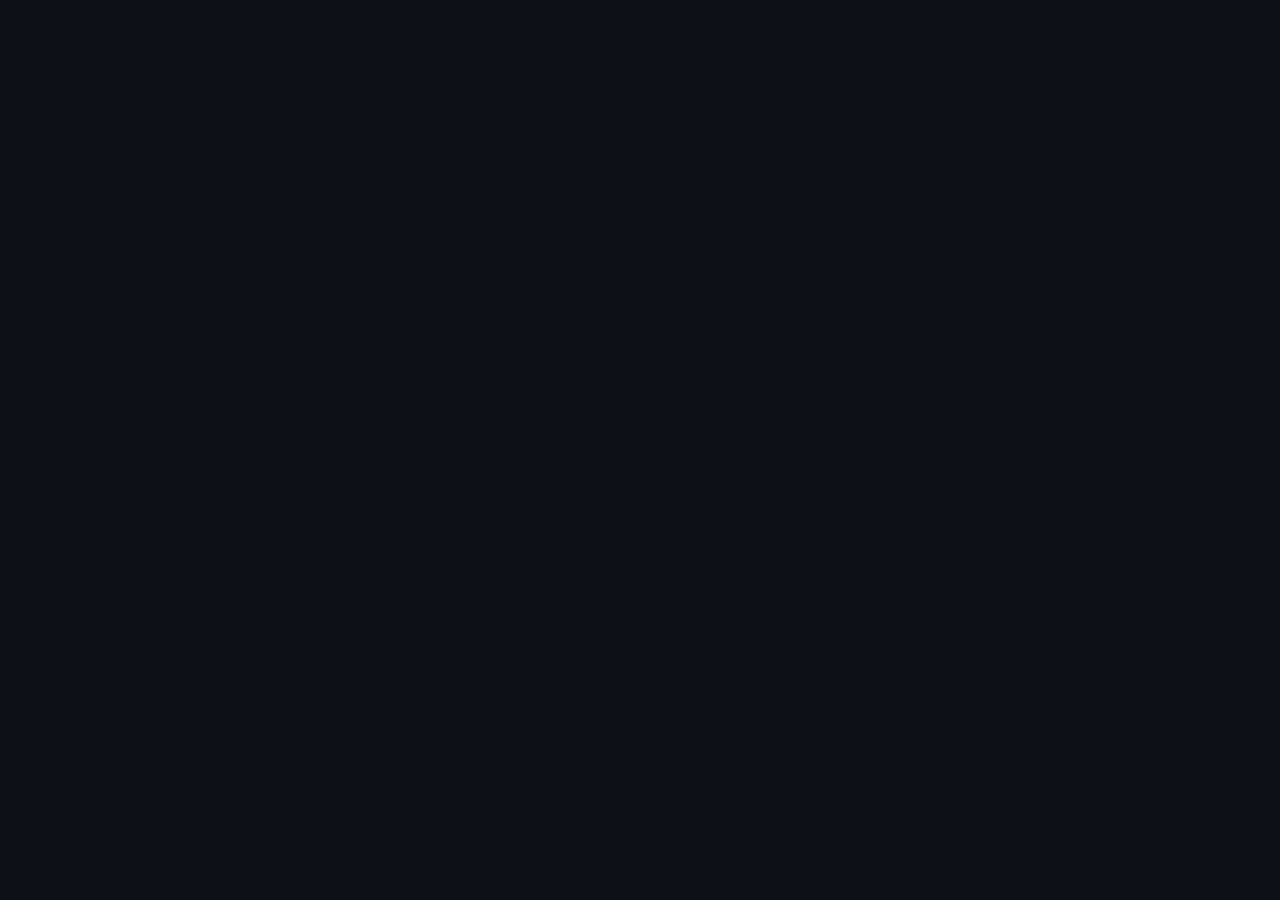
==== about.html @ f518a0a2 "about 1" ====
<!DOCTYPE html>
<html lang="en">
<head>
  <meta charset="UTF-8" />
  <meta name="viewport" content="width=device-width, initial-scale=1.0" />
  <title>About Us — FundiConnect</title>
  <link rel="stylesheet" href="css/style.css" />
  <style>
    :root { --blue-light:#79C0FF; --border-blue:rgba(0,122,204,0.35); --radius-xl:24px; --shadow-lg:0 20px 60px rgba(0,0,0,.5); }
    .page-hero {
      min-height:70vh; display:flex; align-items:center; justify-content:center;
      position:relative; overflow:hidden; padding:120px 24px 80px;
      text-align:center;
    }
    .hero-glow {
      position:absolute; inset:0; pointer-events:none;
      background:radial-gradient(ellipse 80% 60% at 50% 0%, rgba(0,122,204,.18) 0%, transparent 70%);
    }
    .hero-grid {
      position:absolute; inset:0; pointer-events:none; opacity:.04;
      background-image:linear-gradient(var(--border) 1px,transparent 1px),
        linear-gradient(90deg,var(--border) 1px,transparent 1px);
      background-size:50px 50px;
    }
    .hero-content { position:relative; z-index:1; max-width:700px; margin:0 auto; }
    .hero-chip {
      display:inline-flex; align-items:center; gap:8px; padding:7px 18px;
      background:rgba(0,122,204,.12); border:1px solid var(--border-blue);
      border-radius:100px; font-size:.82rem; font-weight:600; color:var(--blue-light);
      margin-bottom:24px;
    }
    .hero-title { font-size:clamp(2.2rem,5vw,3.5rem); font-weight:900; line-height:1.1; margin-bottom:20px; }
    .hero-title span { background:linear-gradient(90deg,var(--blue-bright),var(--green)); -webkit-background-clip:text; -webkit-text-fill-color:transparent; background-clip:text; }
    .hero-sub { font-size:1.05rem; max-width:560px; margin:0 auto 32px; }

    /* ── Mission ── */
    .mission-wrap { display:grid; grid-template-columns:1fr 1fr; gap:40px; align-items:center; }
    .mission-visual {
      background:var(--bg-card); border:1px solid var(--border); border-radius:var(--radius-xl);
      padding:36px; position:relative; overflow:hidden;
    }
    .mission-visual::before {
      content:''; position:absolute; top:-60px; right:-60px; width:200px; height:200px;
      border-radius:50%; background:radial-gradient(circle,rgba(0,122,204,.2),transparent 70%);
    }
    .mission-stat-grid { display:grid; grid-template-columns:1fr 1fr; gap:16px; position:relative; z-index:1; }
    .m-stat { background:var(--bg-elevated); border:1px solid var(--border); border-radius:12px; padding:20px; text-align:center; }
    .m-stat .val { font-size:2rem; font-weight:900; font-family:'JetBrains Mono',monospace; background:linear-gradient(135deg,var(--blue-bright),var(--green)); -webkit-background-clip:text; -webkit-text-fill-color:transparent; background-clip:text; }
    .m-stat .lbl { font-size:.78rem; color:var(--text-muted); margin-top:4px; }

    /* ── Values ── */
    .value-card {
      background:var(--bg-card); border:1px solid var(--border); border-radius:var(--radius-xl);
      padding:32px; transition:all .25s; text-align:center;
    }
    .value-card:hover { border-color:var(--blue); transform:translateY(-4px); box-shadow:0 20px 50px rgba(0,0,0,.4); }
    .value-icon {
      width:64px; height:64px; border-radius:18px; margin:0 auto 20px;
      display:flex; align-items:center; justify-content:center; font-size:1.8rem;
    }
    .value-card h3 { margin-bottom:10px; font-size:1.05rem; }

    /* ── Timeline ── */
    .timeline { position:relative; padding-left:32px; }
    .timeline::before { content:''; position:absolute; left:12px; top:0; bottom:0; width:2px; background:var(--border); }
    .tl-item { position:relative; margin-bottom:32px; }
    .tl-dot {
      position:absolute; left:-27px; top:4px; width:18px; height:18px;
      border-radius:50%; background:var(--blue); border:3px solid var(--bg-dark);
      box-shadow:0 0 0 3px rgba(0,122,204,.3);
    }
    .tl-year { font-size:.75rem; font-family:'JetBrains Mono',monospace; color:var(--blue-light); font-weight:700; margin-bottom:4px; }
    .tl-title { font-size:1rem; font-weight:700; margin-bottom:6px; }
    .tl-desc { font-size:.85rem; color:var(--text-secondary); }

    /* ── Team ── */
    .team-card {
      background:var(--bg-card); border:1px solid var(--border); border-radius:var(--radius-xl);
      padding:28px; text-align:center; transition:all .25s;
    }
    .team-card:hover { border-color:var(--blue); transform:translateY(-4px); }
    .team-avatar {
      width:80px; height:80px; border-radius:50%; margin:0 auto 16px;
      display:flex; align-items:center; justify-content:center;
      font-size:2rem; font-weight:800; color:#fff;
    }
    .team-card h4 { font-size:1rem; margin-bottom:4px; }
    .team-card .role { font-size:.8rem; color:var(--blue-light); font-weight:600; margin-bottom:8px; }
    .team-card p { font-size:.8rem; }
    .social-links { display:flex; justify-content:center; gap:10px; margin-top:14px; }
    .social-link {
      width:32px; height:32px; border-radius:8px; background:var(--bg-elevated);
      border:1px solid var(--border); display:flex; align-items:center; justify-content:center;
      font-size:.85rem; cursor:pointer; transition:all .2s;
    }
    .social-link:hover { border-color:var(--blue); background:var(--blue-glow); }

    /* ── CTA ── */
    .cta-band {
---- css/style.css ----
@import url('https://fonts.googleapis.com/css2?family=JetBrains+Mono:wght@400;600;700&family=DM+Sans:wght@300;400;500;600;700&display=swap');

/* ── Variables ── */
:root {
  --bg-dark:       #0D1117;
  --bg-panel:      #161B22;
  --bg-card:       #1C2128;
  --bg-elevated:   #21262D;
  --border:        #30363D;
  --border-subtle: #21262D;
  --blue:          #007ACC;
  --blue-bright:   #0EA5E9;
  --blue-glow:     rgba(0,122,204,0.25);
  --green:         #4EC9B0;
  --yellow:        #DCDCAA;
  --purple:        #C586C0;
  --orange:        #CE9178;
  --text-primary:  #E6EDF3;
  --text-secondary:#8B949E;
  --text-muted:    #484F58;
  --radius-sm:     6px;
  --radius-md:     12px;
  --radius-lg:     20px;
  --transition:    0.2s ease;
}

/* ── Reset ── */
*, *::before, *::after { box-sizing: border-box; margin: 0; padding: 0; }

html { scroll-behavior: smooth; }

body {
  font-family: 'DM Sans', sans-serif;
  background: var(--bg-dark);
  color: var(--text-primary);
  line-height: 1.6;
  min-height: 100vh;
  overflow-x: hidden;
}

/* ── Typography ── */
h1, h2, h3, h4 { line-height: 1.2; font-weight: 700; }
h1 { font-size: clamp(2.4rem, 5vw, 4rem); }
h2 { font-size: clamp(1.8rem, 3vw, 2.6rem); }
h3 { font-size: 1.25rem; }
p  { color: var(--text-secondary); line-height: 1.7; }

a { color: var(--blue-bright); text-decoration: none; transition: color var(--transition); }
a:hover { color: #fff; }

code, .mono {
  font-family: 'JetBrains Mono', monospace;
  font-size: 0.875em;
}

/* ── Layout ── */
.container { max-width: 1200px; margin: 0 auto; padding: 0 24px; }
section    { padding: 80px 0; }

/* ── Navigation ── */
.nav {
  position: fixed;
  top: 0; left: 0; right: 0;
  z-index: 1000;
  background: rgba(13,17,23,0.85);
  backdrop-filter: blur(12px);
  border-bottom: 1px solid var(--border);
  height: 60px;
  display: flex;
  align-items: center;
}

.nav-inner {
  max-width: 1200px;
  margin: 0 auto;
  padding: 0 24px;
  display: flex;
  align-items: center;
  justify-content: space-between;
  width: 100%;
}

.nav-logo {
  display: flex;
  align-items: center;
  gap: 10px;
  font-weight: 700;
  font-size: 1.1rem;
  color: var(--text-primary);
  text-decoration: none;
}

.nav-logo svg { width: 28px; height: 28px; }

.nav-links {
  display: flex;
  align-items: center;
  gap: 8px;
  list-style: none;
}

.nav-links a {
  color: var(--text-secondary);
  font-size: 0.9rem;
  font-weight: 500;
  padding: 6px 14px;
  border-radius: var(--radius-sm);
  transition: all var(--transition);
}

.nav-links a:hover,
.nav-links a.active { color: var(--text-primary); background: var(--bg-elevated); }

.nav-cta {
  background: var(--blue) !important;
  color: #fff !important;
  padding: 7px 18px !important;
  border-radius: var(--radius-sm) !important;
}
.nav-cta:hover { background: var(--blue-bright) !important; }

/* Mobile nav toggle */
.nav-toggle {
  display: none;
  background: none;
  border: none;
  cursor: pointer;
  padding: 4px;
  color: var(--text-primary);
}

/* ── Buttons ── */
.btn {
  display: inline-flex;
  align-items: center;
  gap: 8px;
  padding: 12px 28px;
  border-radius: var(--radius-sm);
  font-family: 'DM Sans', sans-serif;
  font-size: 0.95rem;
  font-weight: 600;
  cursor: pointer;
  transition: all var(--transition);
  border: none;
  text-decoration: none;
}

.btn-primary {
  background: var(--blue);
  color: #fff;
}
.btn-primary:hover {
  background: var(--blue-bright);
  transform: translateY(-1px);
  box-shadow: 0 8px 24px var(--blue-glow);
  color: #fff;
}

.btn-outline {
  background: transparent;
  color: var(--text-primary);
  border: 1px solid var(--border);
}
.btn-outline:hover {
  background: var(--bg-elevated);
  border-color: var(--text-secondary);
  color: var(--text-primary);
}

.btn-ghost {
  background: transparent;
  color: var(--blue-bright);
  padding: 12px 0;
}
.btn-ghost:hover { color: #fff; }

/* ── Cards ── */
.card {
  background: var(--bg-card);
  border: 1px solid var(--border);
  border-radius: var(--radius-md);
  padding: 28px;
  transition: all var(--transition);
}

.card:hover {
  border-color: var(--blue);
  transform: translateY(-3px);
  box-shadow: 0 16px 40px rgba(0,0,0,0.4);
}

/* ── Section labels ── */
.section-label {
  display: inline-flex;
  align-items: center;
  gap: 8px;
  font-size: 0.8rem;
  font-weight: 600;
  letter-spacing: 0.1em;
  text-transform: uppercase;
  color: var(--blue-bright);
  background: rgba(14,165,233,0.1);
  border: 1px solid rgba(14,165,233,0.2);
  padding: 5px 14px;
  border-radius: 100px;
  margin-bottom: 20px;
}

/* ── Badge ── */
.badge {
  display: inline-block;
  font-size: 0.75rem;
  font-weight: 600;
  padding: 3px 10px;
  border-radius: 100px;
  font-family: 'JetBrains Mono', monospace;
}

.badge-blue   { background: rgba(0,122,204,0.2); color: var(--blue-bright); }
.badge-green  { background: rgba(78,201,176,0.2); color: var(--green); }
.badge-purple { background: rgba(197,134,192,0.2); color: var(--purple); }
.badge-orange { background: rgba(206,145,120,0.2); color: var(--orange); }

/* ── Code block ── */
.code-block {
  background: var(--bg-panel);
  border: 1px solid var(--border);
  border-radius: var(--radius-md);
  overflow: hidden;
  font-family: 'JetBrains Mono', monospace;
  font-size: 0.85rem;
}

.code-block-header {
  background: var(--bg-elevated);
  padding: 10px 16px;
  display: flex;
  align-items: center;
  gap: 8px;
  border-bottom: 1px solid var(--border);
}

.code-dot {
  width: 12px; height: 12px;
  border-radius: 50%;
}
.code-dot.red    { background: #FF5F57; }
.code-dot.yellow { background: #FFBD2E; }
.code-dot.green  { background: #28CA41; }

.code-filename {
  font-size: 0.8rem;
  color: var(--text-secondary);
  margin-left: 4px;
}

.code-body {
  padding: 20px;
  line-height: 1.8;
  overflow-x: auto;
}

/* Syntax colors */
.kw  { color: #569CD6; }   /* keyword */
.fn  { color: #DCDCAA; }   /* function */
.str { color: #CE9178; }   /* string */
.cmt { color: #6A9955; }   /* comment */
.var { color: #9CDCFE; }   /* variable */
.num { color: #B5CEA8; }   /* number */
.cls { color: #4EC9B0; }   /* class */

/* ── Grid helpers ── */
.grid-2 { display: grid; grid-template-columns: repeat(2, 1fr); gap: 24px; }
.grid-3 { display: grid; grid-template-columns: repeat(3, 1fr); gap: 24px; }
.grid-4 { display: grid; grid-template-columns: repeat(4, 1fr); gap: 24px; }

/* ── Footer ── */
.footer {
  background: var(--bg-panel);
  border-top: 1px solid var(--border);
  padding: 60px 0 32px;
}

.footer-grid {
  display: grid;
  grid-template-columns: 2fr 1fr 1fr 1fr;
  gap: 40px;
  margin-bottom: 48px;
}

.footer-brand p {
  font-size: 0.9rem;
  margin-top: 12px;
  max-width: 280px;
}

.footer-col h4 {
  font-size: 0.85rem;
  font-weight: 600;
  text-transform: uppercase;
  letter-spacing: 0.08em;
  color: var(--text-secondary);
  margin-bottom: 16px;
}

.footer-col ul { list-style: none; }
.footer-col li { margin-bottom: 10px; }
.footer-col a  { color: var(--text-secondary); font-size: 0.9rem; }
.footer-col a:hover { color: var(--text-primary); }

.footer-bottom {
  border-top: 1px solid var(--border);
  padding-top: 24px;
  display: flex;
  align-items: center;
  justify-content: space-between;
  font-size: 0.85rem;
  color: var(--text-muted);
}

/* ── Divider ── */
.divider {
  border: none;
  border-top: 1px solid var(--border);
  margin: 40px 0;
}

/* ── Utility ── */
.text-center  { text-align: center; }
.text-blue    { color: var(--blue-bright); }
.text-green   { color: var(--green); }
.text-muted   { color: var(--text-muted); }
.mt-8  { margin-top: 8px; }
.mt-16 { margin-top: 16px; }
.mt-24 { margin-top: 24px; }
.mt-40 { margin-top: 40px; }
.mb-8  { margin-bottom: 8px; }
.mb-16 { margin-bottom: 16px; }
.mb-24 { margin-bottom: 24px; }
.mb-40 { margin-bottom: 40px; }
.flex  { display: flex; }
.flex-center  { display: flex; align-items: center; justify-content: center; }
.gap-8   { gap: 8px; }
.gap-16  { gap: 16px; }

/* ── Animations ── */
@keyframes fadeUp {
  from { opacity: 0; transform: translateY(24px); }
  to   { opacity: 1; transform: translateY(0); }
}
@keyframes pulse {
  0%, 100% { opacity: 1; }
  50%       { opacity: 0.5; }
}
@keyframes typewriter {
  from { width: 0; }
  to   { width: 100%; }
}

.fade-up { animation: fadeUp 0.6s ease forwards; }
.fade-up-2 { animation: fadeUp 0.6s 0.15s ease both; }
.fade-up-3 { animation: fadeUp 0.6s 0.3s ease both; }

/* ── Responsive ── */
@media (max-width: 900px) {
  .grid-4  { grid-template-columns: repeat(2, 1fr); }
  .grid-3  { grid-template-columns: repeat(2, 1fr); }
  .footer-grid { grid-template-columns: 1fr 1fr; }
}

:root {
    /* Your existing variables plus the AI gradient */
    --ai-gradient: linear-gradient(90deg, #4285f4, #9b72cb, #d96570, #f4af5f, #4285f4);
}

.ai-glow-button {
    position: relative;
    height: 46px;
    padding: 2px; /* This creates the "border" space for the glow */
    border: none;
    background: transparent;
    border-radius: 14px; /* Slightly larger to wrap the 12px inner content */
    cursor: pointer;
    overflow: hidden;
    display: flex;
    align-items: center;
    justify-content: center;
}

/* The Animated Glowing Background */
.glow-bg {
    position: absolute;
    top: 50%;
    left: 50%;
    width: 150%; /* Wider than button to allow for rotation */
    height: 300%;
    transform: translate(-50%, -50%);
    background: var(--ai-gradient);
    background-size: 200% auto;
    animation: rotateGlow 4s linear infinite;
    z-index: 1;
}

/* The Inner Content (The actual button face) */
.btn-content {
    position: relative;
    z-index: 2;
    background: #fff; /* Or your dark background color */
    width: 100%;
    height: 100%;
    border-radius: 12px;
    display: flex;
    align-items: center;
    justify-content: center;
    gap: 8px;
    padding: 0 16px;
    font-weight: 700;
    font-size: 0.9rem;
    color: #1f1f1f;
}

.spark-icon {
    width: 20px;
    height: 20px;
    /* This filter makes the icon match the AI blue if it's a standard SVG */
    filter: invert(43%) sepia(90%) bold; 
}

/* The Rotation Animation */
@keyframes rotateGlow {
    0% { transform: translate(-50%, -50%) rotate(0deg); }
    100% { transform: translate(-50%, -50%) rotate(360deg); }
}

/* Hover Effect */
.ai-glow-button:hover .btn-content {
    background: rgba(255, 255, 255, 0.9);
}

@media (max-width: 640px) {
  section { padding: 56px 0; }
  .grid-2, .grid-3, .grid-4 { grid-template-columns: 1fr; }
  .footer-grid { grid-template-columns: 1fr; }
  .nav-links { display: none; }
  .nav-links.open {
    display: flex;
    flex-direction: column;
    position: fixed;
    top: 60px; left: 0; right: 0;
    background: var(--bg-panel);
    border-bottom: 1px solid var(--border);
    padding: 16px 24px 24px;
    z-index: 999;
  }
  .nav-toggle { display: flex; }
}
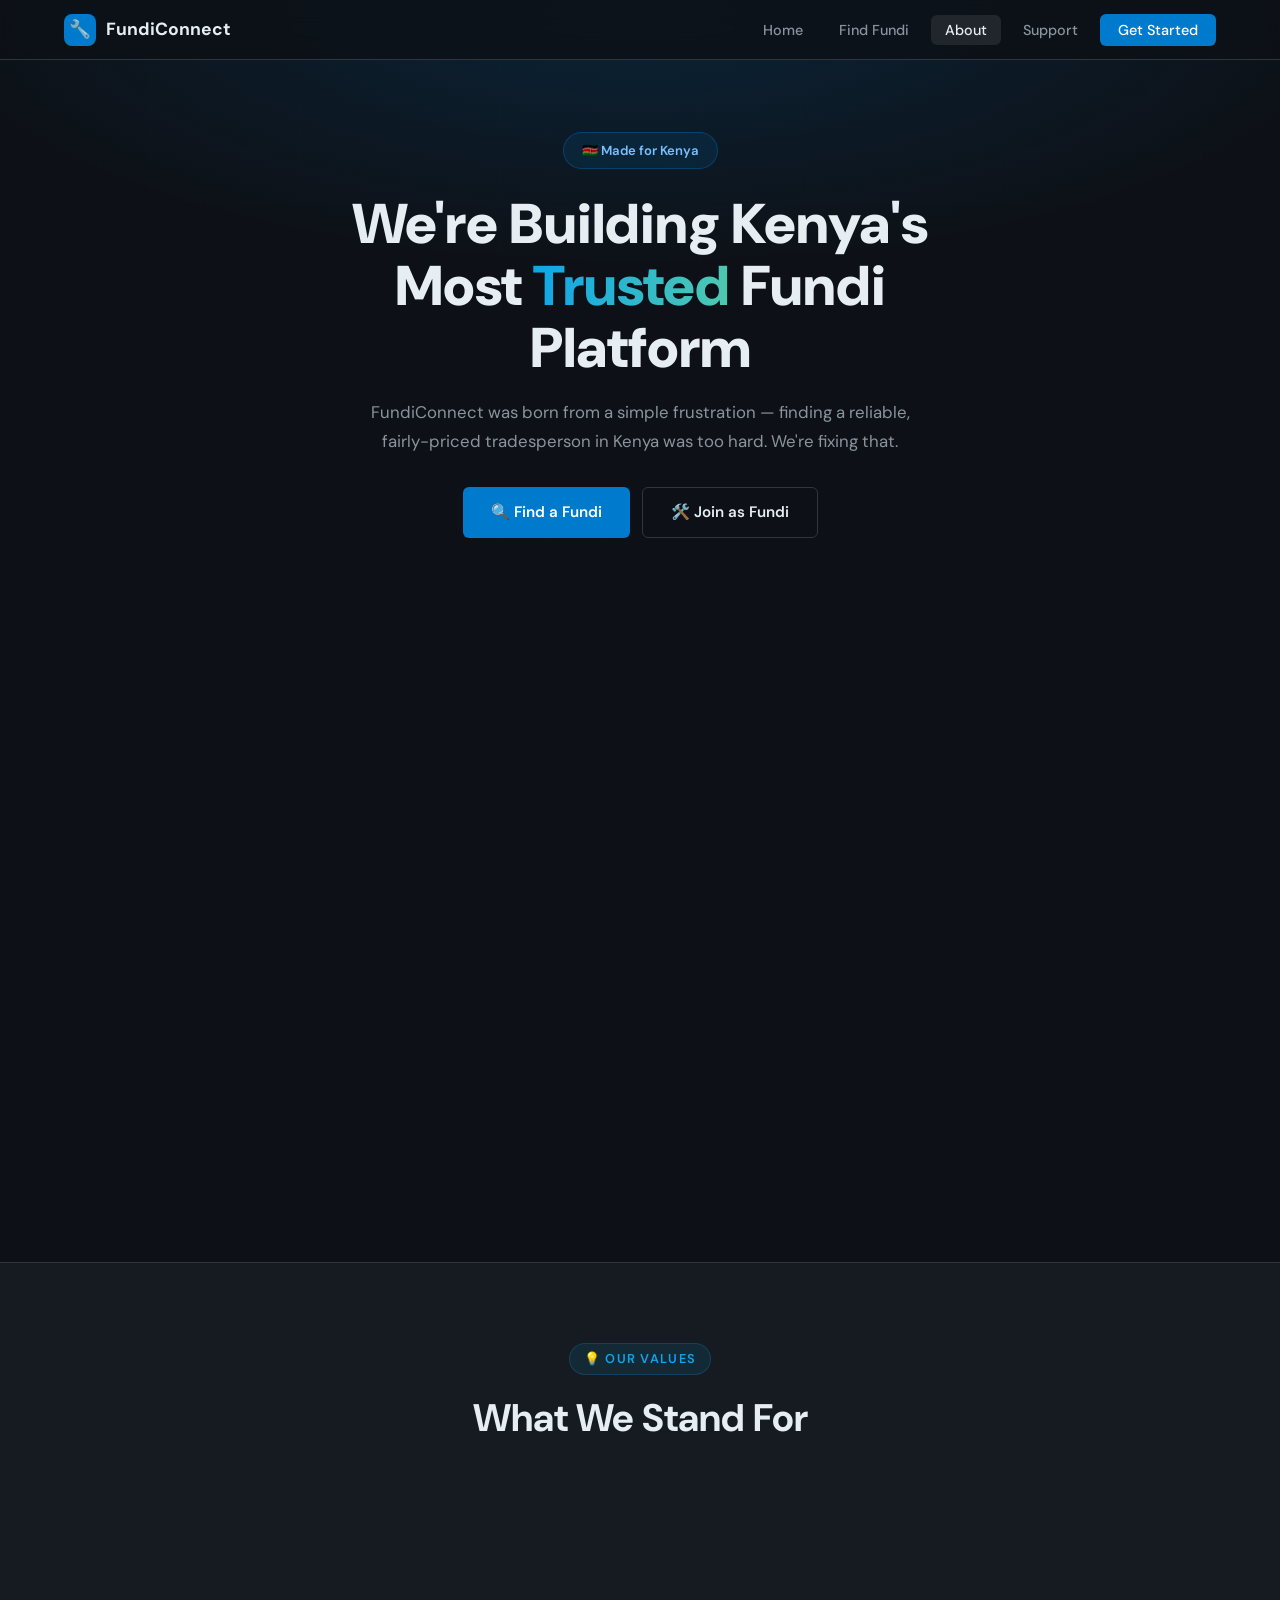
==== commit 5b7cc928: "about 2" ====
--- a/about.html
+++ b/about.html
@@ -96,4 +96,105 @@
     .social-link:hover { border-color:var(--blue); background:var(--blue-glow); }
 
     /* ── CTA ── */
-    .cta-band {+    .cta-band {
+        background:linear-gradient(135deg,rgba(0,122,204,.15),rgba(78,201,176,.1));
+      border:1px solid var(--border-blue); border-radius:var(--radius-xl);
+      padding:60px 40px; text-align:center; margin:0 0 0;
+    }
+
+    .scroll-reveal { opacity:0; transform:translateY(20px); transition:opacity .6s ease, transform .6s ease; }
+    .scroll-reveal.visible { opacity:1; transform:translateY(0); }
+
+    @media(max-width:768px) {
+      .mission-wrap { grid-template-columns:1fr; }
+      .mission-stat-grid { grid-template-columns:1fr 1fr; }
+    }
+  </style>
+</head>
+<body>
+
+<!-- Nav -->
+<nav class="nav">
+  <div class="nav-inner">
+    <a href="index.html" class="nav-logo">
+      <div style="width:32px;height:32px;border-radius:8px;background:var(--blue);display:flex;align-items:center;justify-content:center">🔧</div>
+      FundiConnect
+    </a>
+    <ul class="nav-links">
+      <li><a href="index.html">Home</a></li>
+      <li><a href="search.html">Find Fundi</a></li>
+      <li><a href="about.html" class="active">About</a></li>
+      <li><a href="support.html">Support</a></li>
+      <li><a href="login.html" class="nav-cta">Get Started</a></li>
+    </ul>
+    <button class="nav-toggle" onclick="document.querySelector('.nav-links').classList.toggle('open')">☰</button>
+  </div>
+</nav>
+
+<!-- Hero -->
+<section class="page-hero">
+  <div class="hero-glow"></div>
+  <div class="hero-grid"></div>
+  <div class="hero-content fade-up">
+    <div class="hero-chip">🇰🇪 Made for Kenya</div>
+    <h1 class="hero-title">We're Building Kenya's Most <span>Trusted</span> Fundi Platform</h1>
+    <p class="hero-sub">FundiConnect was born from a simple frustration — finding a reliable, fairly-priced tradesperson in Kenya was too hard. We're fixing that.</p>
+    <div style="display:flex;gap:12px;justify-content:center;flex-wrap:wrap">
+      <a href="search.html" class="btn btn-primary">🔍 Find a Fundi</a>
+      <a href="register.html" class="btn btn-outline">🛠️ Join as Fundi</a>
+    </div>
+  </div>
+</section>
+
+<!-- Mission -->
+<section style="padding:80px 0">
+  <div class="container">
+    <div class="mission-wrap">
+      <div class="scroll-reveal">
+        <div class="section-label">🎯 Our Mission</div>
+        <h2 style="margin-bottom:20px">Making Trust the Default,<br/>Not the Exception</h2>
+        <p style="margin-bottom:16px">Every day, Kenyans waste hours chasing unreliable fundis, overpaying, or getting poor-quality work with no recourse. We believe every homeowner deserves access to a skilled, verified professional — and every hardworking fundi deserves a fair platform to grow their business.</p>
+        <p style="margin-bottom:24px">FundiConnect creates accountability on both sides: fundis earn verified badges and build real reputations, while clients get escrow-backed payments and guaranteed quality.</p>
+        <div style="display:flex;gap:12px;flex-wrap:wrap">
+          <div class="section-label" style="margin:0">✅ ID-Verified Fundis</div>
+          <div class="section-label" style="margin:0">💳 Escrow Payments</div>
+          <div class="section-label" style="margin:0">⭐ Honest Reviews</div>
+        </div>
+      </div>
+
+      <div class="mission-visual scroll-reveal">
+        <div class="mission-stat-grid">
+          <div class="m-stat"><div class="val">2,847</div><div class="lbl">Registered Users</div></div>
+          <div class="m-stat"><div class="val">384</div><div class="lbl">Verified Fundis</div></div>
+          <div class="m-stat"><div class="val">1,256</div><div class="lbl">Jobs Completed</div></div>
+          <div class="m-stat"><div class="val">4.7⭐</div><div class="lbl">Average Rating</div></div>
+          <div class="m-stat"><div class="val">18</div><div class="lbl">Counties Covered</div></div>
+          <div class="m-stat"><div class="val">Ksh 842k</div><div class="lbl">Paid to Fundis</div></div>
+        </div>
+      </div>
+    </div>
+  </div>
+</section>
+
+<!-- Values -->
+<section style="padding:80px 0;background:var(--bg-panel);border-top:1px solid var(--border);border-bottom:1px solid var(--border)">
+  <div class="container">
+    <div class="text-center" style="margin-bottom:56px">
+      <div class="section-label">💡 Our Values</div>
+      <h2>What We Stand For</h2>
+    </div>
+    <div class="grid-3">
+      <div class="value-card scroll-reveal">
+        <div class="value-icon" style="background:rgba(0,122,204,.15)">🛡️</div>
+        <h3>Trust First</h3>
+        <p>Every fundi is ID-verified before they can take a single booking. No exceptions. No shortcuts.</p>
+      </div>
+      <div class="value-card scroll-reveal">
+        <div class="value-icon" style="background:rgba(78,201,176,.15)">⚖️</div>
+        <h3>Fair to Both Sides</h3>
+        <p>Clients are protected by escrow. Fundis are protected by fair pay policies. We don't take sides — we build systems that work for everyone.</p>
+      </div>
+      <div class="value-card scroll-reveal">
+        <div class="value-icon" style="background:rgba(197,134,192,.15)">🚀</div>
+        <h3>Fundi Empowerment</h3>
+        <p>We help skilled tradespeople build real businesses — profiles, reviews, consistent income, and career growth through our ranking system.</p>
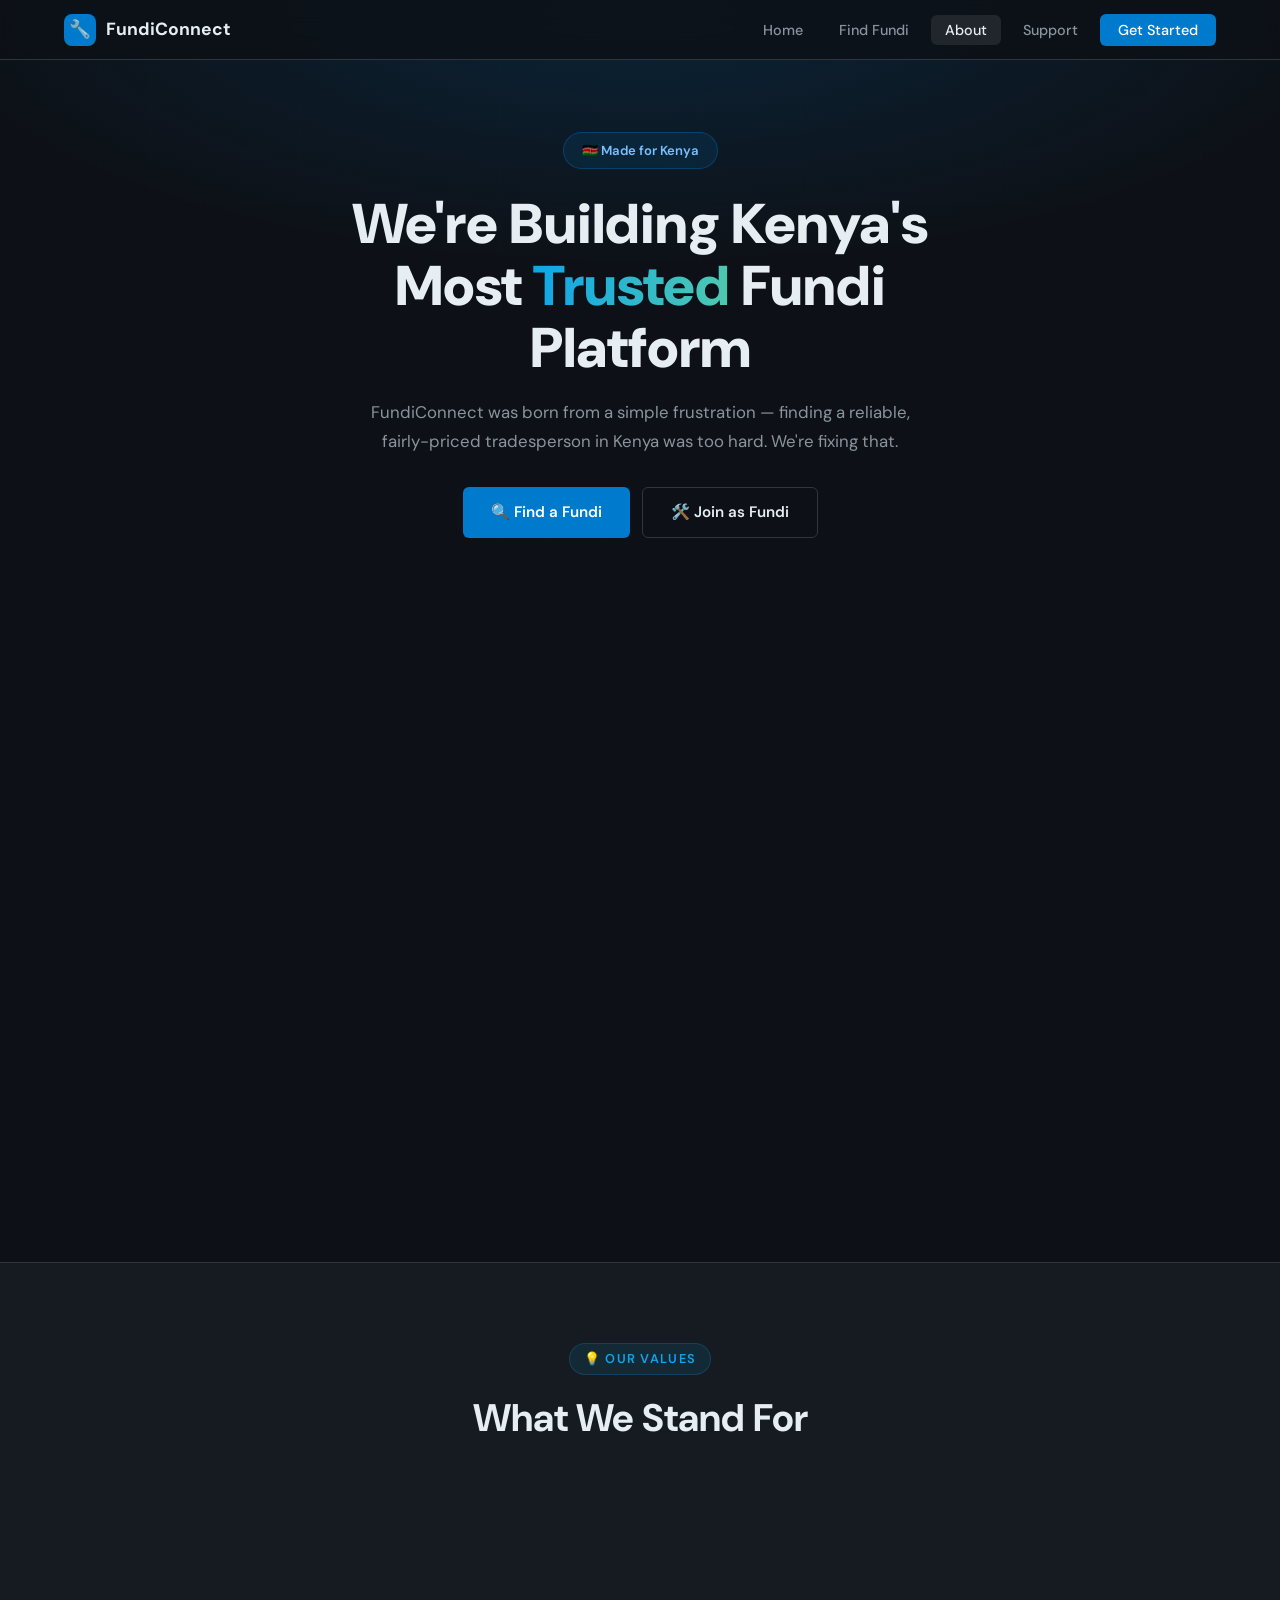
==== commit 977c67a7: "about 3" ====
--- a/about.html
+++ b/about.html
@@ -197,4 +197,104 @@
       <div class="value-card scroll-reveal">
         <div class="value-icon" style="background:rgba(197,134,192,.15)">🚀</div>
         <h3>Fundi Empowerment</h3>
-        <p>We help skilled tradespeople build real businesses — profiles, reviews, consistent income, and career growth through our ranking system.</p>+        <p>We help skilled tradespeople build real businesses — profiles, reviews, consistent income, and career growth through our ranking system.</p>
+        </div>
+      <div class="value-card scroll-reveal">
+        <div class="value-icon" style="background:rgba(227,179,65,.15)">⚡</div>
+        <h3>Speed & Simplicity</h3>
+        <p>Book a fundi in under 60 seconds. Our emergency mode connects you to the nearest available professional instantly.</p>
+      </div>
+      <div class="value-card scroll-reveal">
+        <div class="value-icon" style="background:rgba(0,122,204,.15)">🔒</div>
+        <h3>Payment Security</h3>
+        <p>M-Pesa escrow means your money is safe. You only pay out when you're satisfied with the job. No trust issues, no cash disputes.</p>
+      </div>
+      <div class="value-card scroll-reveal">
+        <div class="value-icon" style="background:rgba(78,201,176,.15)">🌍</div>
+        <h3>Built for Kenya</h3>
+        <p>M-Pesa payments, Swahili-friendly interface, county-level coverage — we're not a global platform copy-pasted to Kenya. We're Kenyan-built.</p>
+      </div>
+    </div>
+  </div>
+</section>
+
+<!-- Story Timeline -->
+<section style="padding:80px 0">
+  <div class="container">
+    <div style="display:grid;grid-template-columns:1fr 1fr;gap:60px;align-items:start">
+      <div class="scroll-reveal">
+        <div class="section-label">📖 Our Story</div>
+        <h2 style="margin-bottom:32px">From Frustration<br/>to Platform</h2>
+        <div class="timeline">
+          <div class="tl-item">
+            <div class="tl-dot"></div>
+            <div class="tl-year">2023 — The Problem</div>
+            <div class="tl-title">The Idea Sparks</div>
+            <p class="tl-desc">Our founder spent 3 days trying to find a reliable electrician in Nairobi. The fourth one quoted triple the market rate. There had to be a better way.</p>
+          </div>
+          <div class="tl-item">
+            <div class="tl-dot" style="background:var(--green)"></div>
+            <div class="tl-year">Early 2024 — Building</div>
+            <div class="tl-title">Platform Development Begins</div>
+            <p class="tl-desc">A small team of Kenyan developers and designers build the first version of FundiConnect — starting with verification, search, and M-Pesa integration.</p>
+          </div>
+          <div class="tl-item">
+            <div class="tl-dot" style="background:var(--purple)"></div>
+            <div class="tl-year">Mid 2024 — Launch</div>
+            <div class="tl-title">Beta Launch in Nairobi</div>
+            <p class="tl-desc">50 verified fundis, 200 early clients. First booking made within 4 hours of going live. First 5-star review received that same evening.</p>
+          </div>
+          <div class="tl-item">
+            <div class="tl-dot" style="background:var(--amber)"></div>
+            <div class="tl-year">2025 — Growth</div>
+            <div class="tl-title">Going National</div>
+            <p class="tl-desc">Expanding to Mombasa, Kisumu, Eldoret and 15 more counties. 384 verified fundis. Over 1,200 jobs successfully completed across Kenya.</p>
+          </div>
+        </div>
+      </div>
+
+      <!-- Team -->
+      <div class="scroll-reveal">
+        <div class="section-label">👥 The Team</div>
+        <h2 style="margin-bottom:32px">People Behind the Platform</h2>
+        <div style="display:grid;grid-template-columns:1fr 1fr;gap:16px">
+          <div class="team-card">
+            <div class="team-avatar" style="background:linear-gradient(135deg,#007ACC,#4EC9B0)">DK</div>
+            <h4>David Kamau</h4>
+            <div class="role">CEO & Co-Founder</div>
+            <p>Former Safaricom engineer. Frustrated client. Builder of things.</p>
+            <div class="social-links">
+              <div class="social-link" onclick="showToast('LinkedIn coming soon','info')">in</div>
+              <div class="social-link" onclick="showToast('Twitter coming soon','info')">𝕏</div>
+            </div>
+          </div>
+          <div class="team-card">
+            <div class="team-avatar" style="background:linear-gradient(135deg,#C586C0,#007ACC)">AM</div>
+            <h4>Aisha Mohammed</h4>
+            <div class="role">CTO & Co-Founder</div>
+            <p>Full-stack developer. UX obsessive. Swahili code commenter.</p>
+            <div class="social-links">
+              <div class="social-link" onclick="showToast('LinkedIn coming soon','info')">in</div>
+              <div class="social-link" onclick="showToast('GitHub coming soon','info')">⌥</div>
+            </div>
+          </div>
+          <div class="team-card">
+            <div class="team-avatar" style="background:linear-gradient(135deg,#E3B341,#CE9178)">JO</div>
+            <h4>James Odhiambo</h4>
+            <div class="role">Head of Operations</div>
+            <p>Manages fundi verification, disputes, and county expansion.</p>
+            <div class="social-links">
+              <div class="social-link" onclick="showToast('LinkedIn coming soon','info')">in</div>
+            </div>
+          </div>
+          <div class="team-card">
+            <div class="team-avatar" style="background:linear-gradient(135deg,#4EC9B0,#0EA5E9)">GW</div>
+            <h4>Grace Wambui</h4>
+            <div class="role">Head of Product</div>
+            <p>Turns user feedback into features. Design thinker. Tea enthusiast.</p>
+            <div class="social-links">
+              <div class="social-link" onclick="showToast('LinkedIn coming soon','info')">in</div>
+            </div>
+          </div>
+        </div>
+      </div>
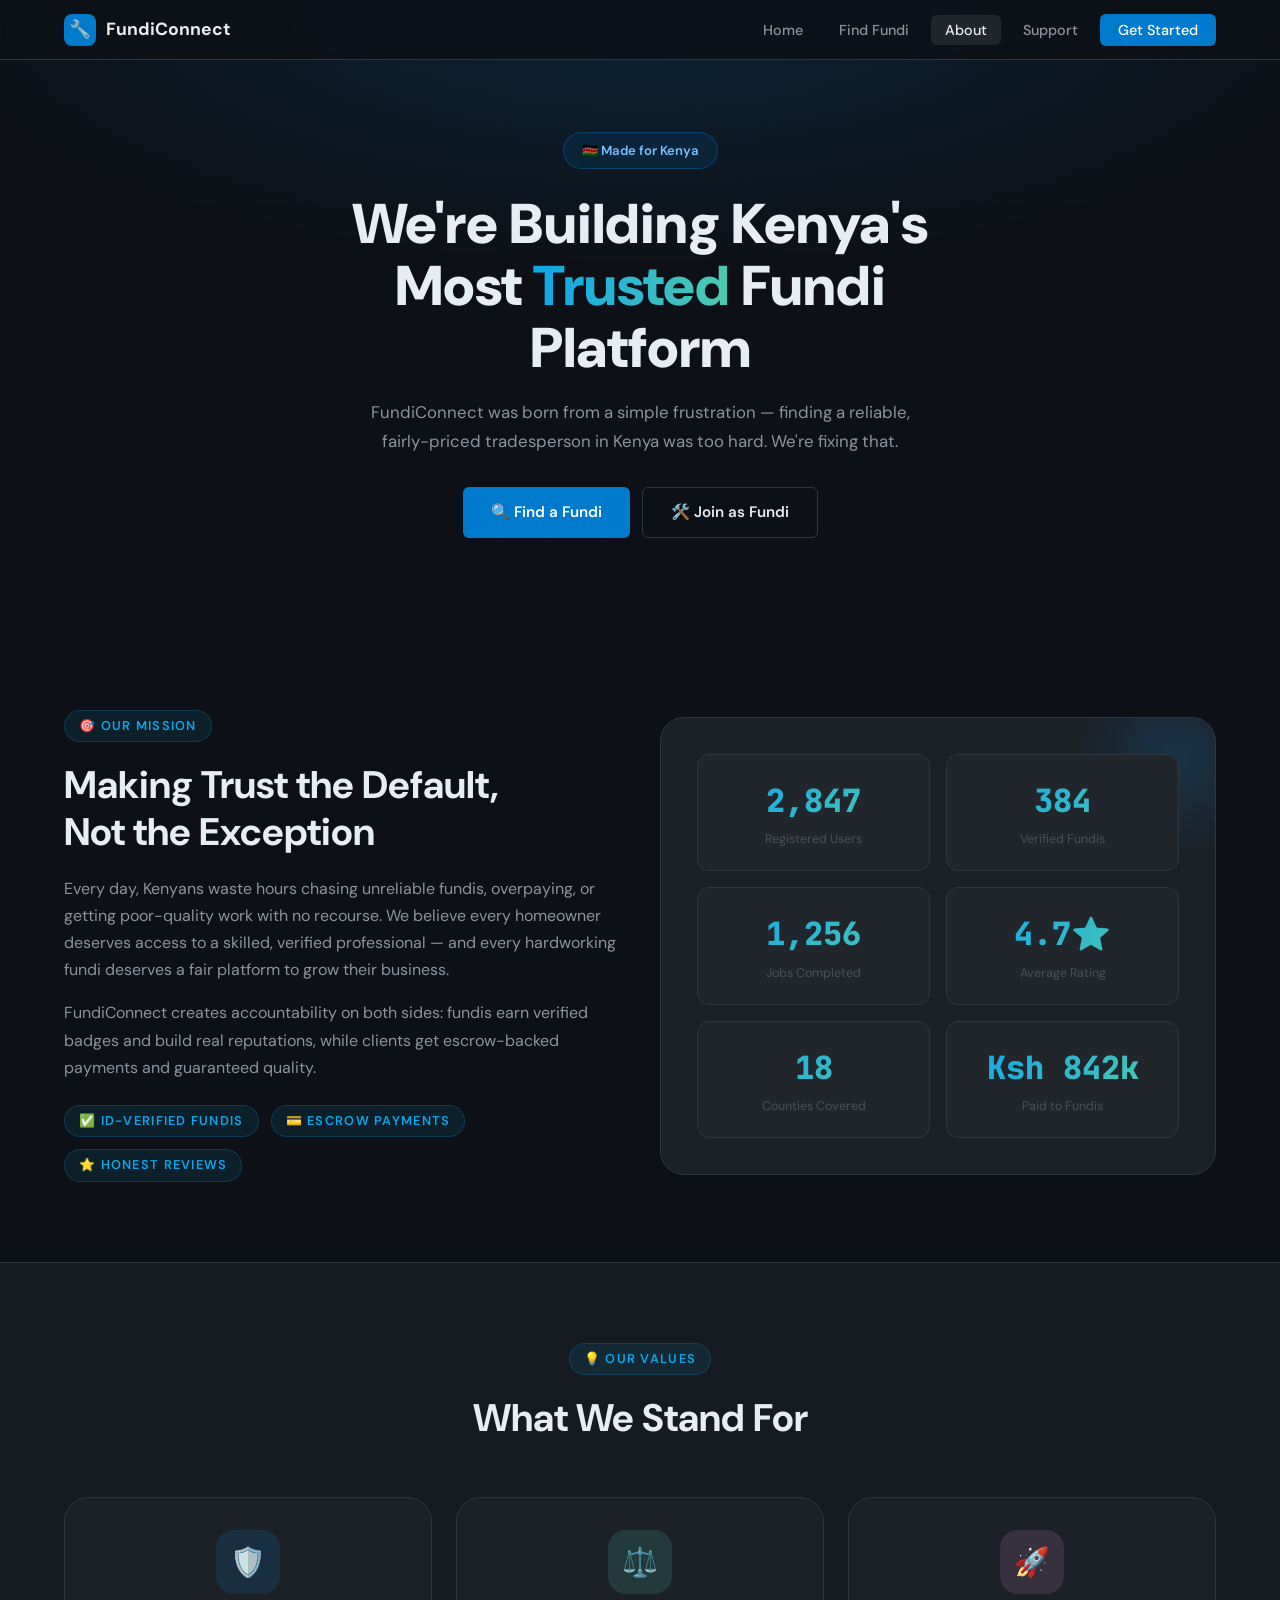
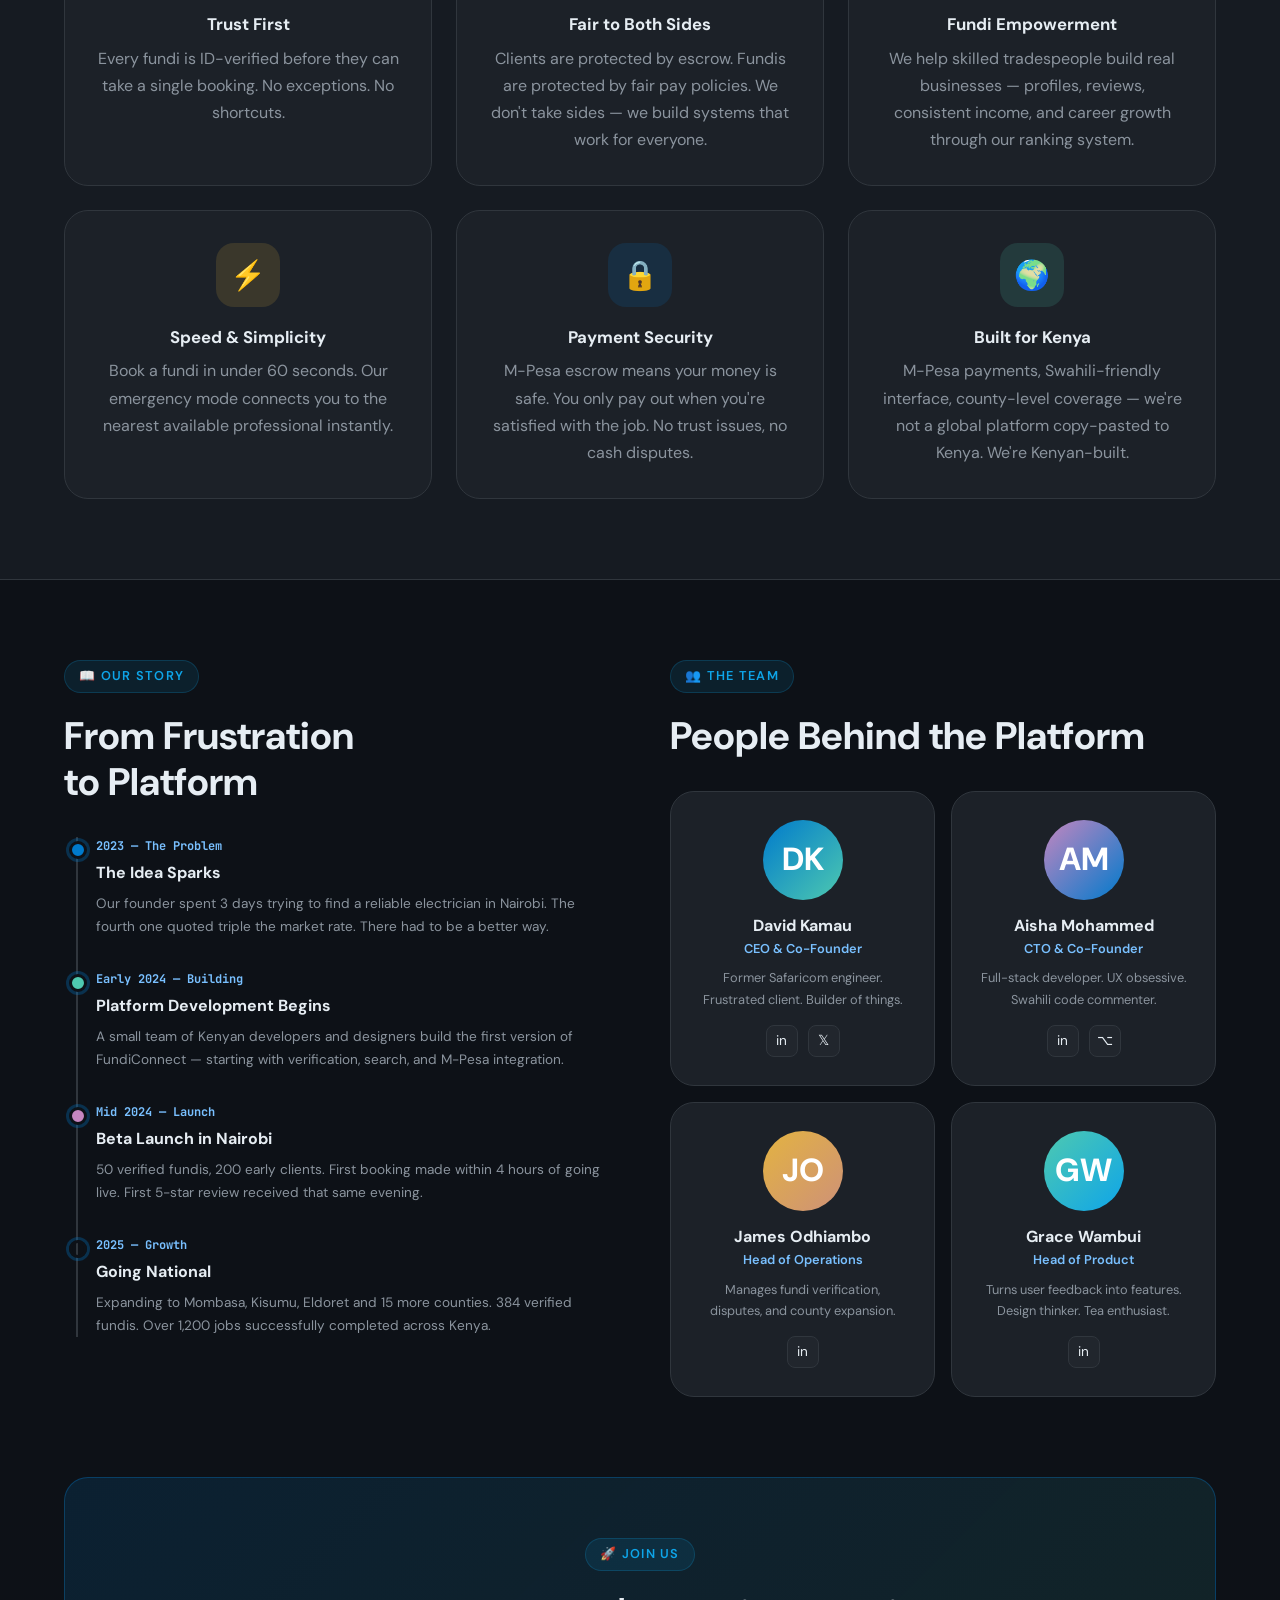
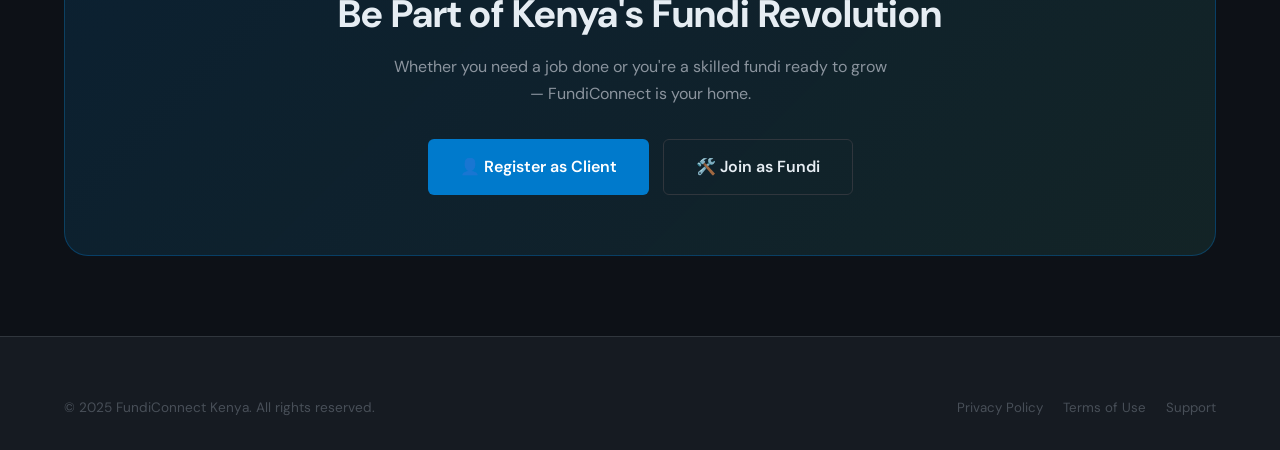
==== commit 5c14ca49: "about 4" ====
--- a/about.html
+++ b/about.html
@@ -297,4 +297,48 @@
             </div>
           </div>
         </div>
-      </div>+      </div>
+       </div>
+  </div>
+</section>
+
+<!-- CTA Band -->
+<section style="padding:0 0 80px">
+  <div class="container">
+    <div class="cta-band scroll-reveal">
+      <div class="section-label">🚀 Join Us</div>
+      <h2 style="margin-bottom:16px">Be Part of Kenya's Fundi Revolution</h2>
+      <p style="max-width:500px;margin:0 auto 32px">Whether you need a job done or you're a skilled fundi ready to grow — FundiConnect is your home.</p>
+      <div style="display:flex;gap:14px;justify-content:center;flex-wrap:wrap">
+        <a href="register.html" class="btn btn-primary" style="font-size:1rem;padding:14px 32px">👤 Register as Client</a>
+        <a href="register.html" class="btn btn-outline" style="font-size:1rem;padding:14px 32px">🛠️ Join as Fundi</a>
+      </div>
+    </div>
+  </div>
+</section>
+
+<!-- Footer -->
+<footer class="footer">
+  <div class="container">
+    <div class="footer-bottom" style="border-top:none;padding-top:0">
+      <span>© 2025 FundiConnect Kenya. All rights reserved.</span>
+      <div style="display:flex;gap:20px">
+        <a href="privacy.html" style="color:var(--text-muted);font-size:.83rem">Privacy Policy</a>
+        <a href="terms.html" style="color:var(--text-muted);font-size:.83rem">Terms of Use</a>
+        <a href="support.html" style="color:var(--text-muted);font-size:.83rem">Support</a>
+      </div>
+    </div>
+  </div>
+</footer>
+
+<div class="toast-container"></div>
+<script src="js/main.js"></script>
+<script src="js/ai-assistant.js"></script>
+<script>
+  const obs = new IntersectionObserver((entries) => {
+    entries.forEach(e => { if (e.isIntersecting) { e.target.classList.add('visible'); obs.unobserve(e.target); } });
+  }, { threshold: 0.1, rootMargin:'0px 0px -40px 0px' });
+  document.querySelectorAll('.scroll-reveal').forEach(el => obs.observe(el));
+</script>
+</body>
+</html>
